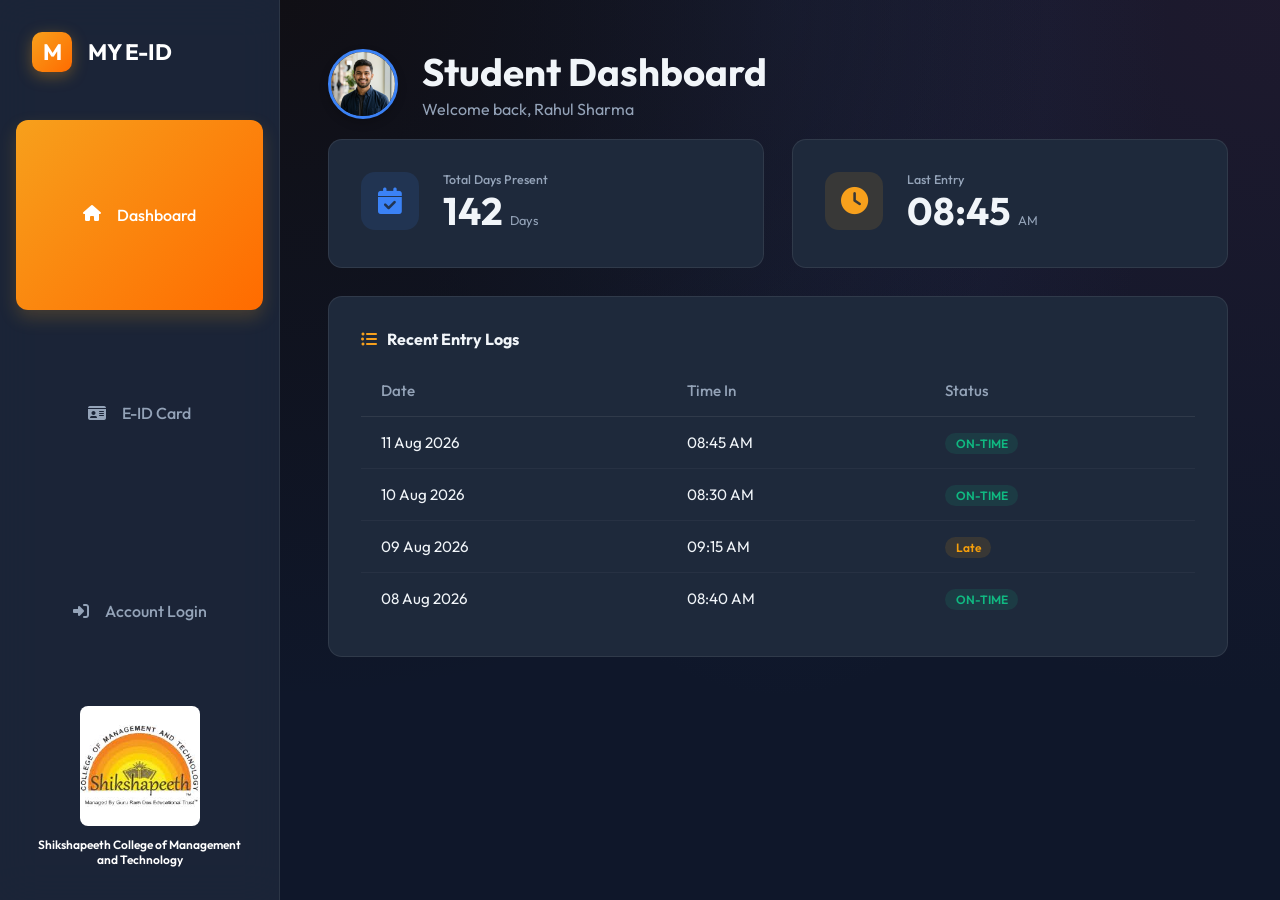
==== index.html @ 74c87ee0 "Add files via upload" ====
<!DOCTYPE html>
<html lang="en">
<head>
    <meta charset="UTF-8">
    <meta name="viewport" content="width=device-width, initial-scale=1.0">
    <title>MY E-ID Portal</title>
    <meta name="description" content="Digital Identity and Dashboard for Shikshapeeth College Students">
    <link rel="stylesheet" href="style.css">
    <link href="https://fonts.googleapis.com/css2?family=Outfit:wght@300;400;500;600;700&display=swap" rel="stylesheet">
    <link rel="stylesheet" href="https://cdnjs.cloudflare.com/ajax/libs/font-awesome/6.4.0/css/all.min.css">
</head>
<body>
    <div class="portal-container">
        <!-- Sidebar Navigation -->
        <aside class="sidebar">
            <div class="sidebar-header">
                <div class="logo-placeholder">
                    <span class="logo-icon">M</span>
                </div>
                <h2>MY E-ID</h2>
            </div>
            <nav class="sidebar-nav">
                <button class="nav-btn active" onclick="switchView('dashboard')">
                    <i class="fas fa-home"></i> Dashboard
                </button>
                <button class="nav-btn" onclick="switchView('id-card')">
                    <i class="fas fa-id-card"></i> E-ID Card
                </button>
                <button class="nav-btn" onclick="switchView('login')">
                    <i class="fas fa-sign-in-alt"></i> Account Login
                </button>
            </nav>
            <div class="sidebar-footer">
                <img src="logo.png" alt="Shikshapeeth Logo" style="max-width: 120px; margin-bottom: 0.5rem; border-radius: 8px;">
                <p style="font-size: 0.75rem; font-weight: 600; line-height: 1.3; color: white;">Shikshapeeth College of Management and Technology</p>
            </div>
        </aside>

        <!-- Main Content Area -->
        <main class="main-content">
            <!-- Login View -->
            <section id="login" class="view-section">
                <div class="login-container">
                    <div class="login-box">
                        <h2>Student Login</h2>
                        <p>Access your MY E-ID portal</p>
                        <form class="login-form" onsubmit="event.preventDefault(); switchView('dashboard');">
                            <div class="input-group">
                                <i class="fas fa-user"></i>
                                <input type="text" placeholder="Student ID" required>
                            </div>
                            <div class="input-group">
                                <i class="fas fa-lock"></i>
                                <input type="password" placeholder="Password" required>
                            </div>
                            <button type="submit" class="btn-primary">Secure Login</button>
                        </form>
                    </div>
                </div>
            </section>

            <!-- Dashboard View -->
            <section id="dashboard" class="view-section active">
                <header class="view-header" style="display: flex; align-items: center; gap: 1.5rem;">
                    <img src="student.png" alt="Student Profile" style="width: 70px; height: 70px; border-radius: 50%; object-fit: cover; border: 3px solid #3b82f6; box-shadow: 0 4px 10px rgba(0,0,0,0.2);">
                    <div>
                        <h1 style="margin-bottom: 0.2rem;">Student Dashboard</h1>
                        <p style="margin: 0;">Welcome back, Rahul Sharma</p>
                    </div>
                </header>
                
                <div class="dashboard-grid">
                    <!-- Stats Card -->
                    <div class="stat-card">
                        <div class="stat-icon"><i class="fas fa-calendar-check"></i></div>
                        <div class="stat-details">
                            <h3>Total Days Present</h3>
                            <p class="stat-number">142 <span>Days</span></p>
                        </div>
                    </div>
                    
                    <div class="stat-card">
                        <div class="stat-icon"><i class="fas fa-clock"></i></div>
                        <div class="stat-details">
                            <h3>Last Entry</h3>
                            <p class="stat-number">08:45 <span>AM</span></p>
                        </div>
                    </div>

                    <!-- Recent Entries Log -->
                    <div class="log-card">
                        <h3><i class="fas fa-list-ul"></i> Recent Entry Logs</h3>
                        <table class="log-table">
                            <thead>
                                <tr>
                                    <th>Date</th>
                                    <th>Time In</th>
                                    <th>Status</th>
                                </tr>
                            </thead>
                            <tbody>
                                <tr>
                                    <td>11 Aug 2026</td>
                                    <td>08:45 AM</td>
                                    <td><span class="status-badge success">ON-TIME</span></td>
                                </tr>
                                <tr>
                                    <td>10 Aug 2026</td>
                                    <td>08:30 AM</td>
                                    <td><span class="status-badge success">ON-TIME</span></td>
                                </tr>
                                <tr>
                                    <td>09 Aug 2026</td>
                                    <td>09:15 AM</td>
                                    <td><span class="status-badge warning">Late</span></td>
                                </tr>
                                <tr>
                                    <td>08 Aug 2026</td>
                                    <td>08:40 AM</td>
                                    <td><span class="status-badge success">ON-TIME</span></td>
                                </tr>
                            </tbody>
                        </table>
                    </div>
                </div>
            </section>

            <!-- E-ID Card View -->
            <section id="id-card" class="view-section">
                <header class="view-header">
                    <h1>Digital Identity</h1>
                    <p>Your official virtual ID card</p>
                </header>
                
                <div class="id-card-wrapper">
                    <!-- Original E-ID Card Code -->
                    <div class="card-container">
                        <div class="id-card">
                            <div class="card-top-accent"></div>
                            <header class="card-header">
                                <div class="logo-container">
                                    <img src="logo.png" alt="College Logo" style="width: 45px; height: 45px; border-radius: 12px; margin-right: 1rem; object-fit: contain; background: white;">
                                </div>
                                <div class="college-info">
                                    <h1>Shikshapeeth</h1>
                                    <h2>College of Management And Technology</h2>
                                </div>
                            </header>
                            
                            <main class="card-body">
                                <div class="photo-section">
                                    <div class="photo-wrapper">
                                        <img src="student.png" alt="Student Photo" class="student-photo" onerror="this.src='https://ui-avatars.com/api/?name=Rahul+Sharma&background=2563eb&color=fff&size=120'">
                                    </div>
                                    <div class="student-name-box">
                                        <h3 class="student-name">Rahul Sharma</h3>
                                        <p class="student-course">B.Tech Computer Science</p>
                                    </div>
                                </div>
                                
                                <div class="details-section">
                                    <div class="detail-row">
                                        <div class="detail-group">
                                            <span class="detail-label">Roll No</span>
                                            <span class="detail-value">CS-2023-045</span>
                                        </div>
                                        <div class="detail-group text-right">
                                            <span class="detail-label">Batch</span>
                                            <span class="detail-value">2023 - 2027</span>
                                        </div>
                                    </div>
                                    <div class="detail-row">
                                        <div class="detail-group">
                                            <span class="detail-label">Admission No</span>
                                            <span class="detail-value">SP-23-4589</span>
                                        </div>
                                        <div class="detail-group text-right">
                                            <span class="detail-label">Student ID</span>
                                            <span class="detail-value">SID-102938</span>
                                        </div>
                                    </div>
                                </div>
                            </main>
                            
                            <footer class="card-footer">
                                <div class="qr-code-wrapper">
                                    <img src="https://api.qrserver.com/v1/create-qr-code/?size=120x120&data=Name:Rahul+Sharma,Roll:CS-2023-045,Admn:SP-23-4589" alt="Student QR Code" class="qr-code">
                                </div>
                                <div class="footer-info">
                                    <p class="managed-by">Managed By GRD Educational Trust</p>
                                    <div class="contact-info">
                                        <p>16, Bindra Market, New Delhi</p>
                                        <p>www.shikshapeeth.edu.in</p>
                                    </div>
                                </div>
                            </footer>
                        </div>
                    </div>
                </div>
            </section>
        </main>
    </div>

    <script>
        function switchView(viewId) {
            // Update nav buttons
            var buttons = document.querySelectorAll('.nav-btn');
            buttons.forEach(function(btn) {
                btn.classList.remove('active');
            });
            event.currentTarget.classList.add('active');

            // Update views
            var views = document.querySelectorAll('.view-section');
            views.forEach(function(view) {
                view.classList.remove('active');
            });
            document.getElementById(viewId).classList.add('active');
        }
    </script>
</body>
</html>
---- style.css ----
/* ============================================================
   MY E-ID PORTAL — Mobile-First CSS
   ============================================================ */

/* ---------- Google Font imported via HTML ---------- */

:root {
    --primary:        #f7a01c;
    --primary-dark:   #e08900;
    --primary-grad:   linear-gradient(135deg, #f7a01c, #ff6b00);
    --accent:         #3b82f6;
    --bg:             #0f172a;
    --surface:        #1e293b;
    --surface2:       #263348;
    --border:         rgba(255,255,255,0.08);
    --text:           #f1f5f9;
    --text-muted:     #94a3b8;
    --success:        #10b981;
    --warning:        #f59e0b;
    --radius-lg:      20px;
    --radius-md:      14px;
    --radius-sm:      10px;
    --nav-h:          68px;          /* bottom nav height on mobile */
    --safe-bottom:    env(safe-area-inset-bottom, 0px);
}

/* ---------- Reset ---------- */
*, *::before, *::after {
    margin: 0; padding: 0;
    box-sizing: border-box;
    -webkit-tap-highlight-color: transparent;
}

html { height: 100%; }

body {
    font-family: 'Outfit', sans-serif;
    background: var(--bg);
    color: var(--text);
    min-height: 100%;
    overflow-x: hidden;
}

/* ============================================================
   MOBILE LAYOUT  (default — no media query)
   ============================================================ */

/* The overall wrapper is just a flex column on mobile */
.portal-container {
    display: flex;
    flex-direction: column;
    min-height: 100vh;
}

/* ---- Top App Bar (mobile only) ---- */
.top-bar {
    display: flex;
    align-items: center;
    justify-content: space-between;
    padding: 0.85rem 1.25rem;
    background: var(--surface);
    border-bottom: 1px solid var(--border);
    position: sticky;
    top: 0;
    z-index: 100;
    backdrop-filter: blur(16px);
}

.top-bar-brand {
    display: flex;
    align-items: center;
    gap: 0.6rem;
}

.top-bar-logo {
    width: 34px; height: 34px;
    background: var(--primary-grad);
    border-radius: 9px;
    display: flex; align-items: center; justify-content: center;
    font-size: 1.1rem; font-weight: 700; color: #fff;
    box-shadow: 0 4px 12px rgba(247,160,28,0.4);
}

.top-bar h2 {
    font-size: 1.1rem; font-weight: 700;
    color: #fff; letter-spacing: 0.5px;
}

.top-bar-avatar {
    width: 36px; height: 36px;
    border-radius: 50%;
    object-fit: cover;
    border: 2px solid var(--primary);
}

/* ---- Sidebar — hidden on mobile ---- */
.sidebar { display: none; }

/* ---- Main content area ---- */
.main-content {
    flex: 1;
    overflow-y: auto;
    padding-bottom: calc(var(--nav-h) + var(--safe-bottom) + 0.5rem);
    background-image:
        radial-gradient(at 0% 0%,   hsla(253,16%,7%,1)    0, transparent 55%),
        radial-gradient(at 50% 0%,  hsla(225,39%,30%,0.25) 0, transparent 55%),
        radial-gradient(at 100% 0%, hsla(339,49%,30%,0.15) 0, transparent 55%);
}

/* View sections */
.view-section {
    display: none;
    padding: 1.25rem 1rem;
    animation: fadeUp 0.35s ease;
}
.view-section.active { display: block; }

@keyframes fadeUp {
    from { opacity: 0; transform: translateY(12px); }
    to   { opacity: 1; transform: translateY(0); }
}

/* ---- View header ---- */
.view-header {
    margin-bottom: 1.25rem;
}
.view-header h1 {
    font-size: 1.5rem; font-weight: 700; margin-bottom: 0.2rem;
}
.view-header p { color: var(--text-muted); font-size: 0.9rem; }

/* ---- Dashboard header (profile row) ---- */
.dash-header {
    display: flex;
    align-items: center;
    gap: 1rem;
    margin-bottom: 1.25rem;
    background: var(--surface);
    border-radius: var(--radius-md);
    padding: 1rem;
    border: 1px solid var(--border);
}

.dash-header img {
    width: 56px; height: 56px;
    border-radius: 50%;
    object-fit: cover;
    border: 2.5px solid var(--accent);
    flex-shrink: 0;
}

.dash-header h1 { font-size: 1.15rem; font-weight: 700; margin-bottom: 0.1rem; }
.dash-header p  { font-size: 0.85rem; color: var(--text-muted); }

/* ---- Dashboard grid ---- */
.dashboard-grid {
    display: grid;
    grid-template-columns: 1fr 1fr;
    gap: 0.85rem;
}

/* ---- Stat cards ---- */
.stat-card {
    background: var(--surface);
    border: 1px solid var(--border);
    border-radius: var(--radius-md);
    padding: 1rem;
    display: flex;
    flex-direction: column;
    gap: 0.6rem;
    transition: transform 0.25s ease, box-shadow 0.25s ease;
    -webkit-tap-highlight-color: transparent;
}
.stat-card:active { transform: scale(0.97); }

.stat-icon {
    width: 42px; height: 42px;
    border-radius: 11px;
    background: rgba(59,130,246,0.12);
    color: var(--accent);
    display: flex; align-items: center; justify-content: center;
    font-size: 1.2rem;
}
.stat-card:nth-child(2) .stat-icon {
    background: rgba(247,160,28,0.12);
    color: var(--primary);
}

.stat-details h3 {
    font-size: 0.78rem; color: var(--text-muted); font-weight: 500;
}
.stat-number {
    font-size: 1.65rem; font-weight: 700;
}
.stat-number span { font-size: 0.8rem; color: var(--text-muted); font-weight: 400; }

/* ---- Log card ---- */
.log-card {
    grid-column: 1 / -1;
    background: var(--surface);
    border: 1px solid var(--border);
    border-radius: var(--radius-md);
    padding: 1rem;
    overflow: hidden;
}

.log-card h3 {
    font-size: 1rem; margin-bottom: 1rem;
    display: flex; align-items: center; gap: 0.6rem;
}
.log-card h3 i { color: var(--primary); }

/* Responsive table → card-list on very small screens */
.log-table { width: 100%; border-collapse: collapse; }

.log-table th {
    text-align: left;
    padding: 0.55rem 0.75rem;
    color: var(--text-muted);
    font-weight: 500;
    font-size: 0.8rem;
    border-bottom: 1px solid var(--border);
}
.log-table td {
    padding: 0.7rem 0.75rem;
    font-size: 0.88rem;
    border-bottom: 1px solid rgba(255,255,255,0.04);
}
.log-table tr:last-child td { border-bottom: none; }

.status-badge {
    padding: 0.2rem 0.65rem;
    border-radius: 20px;
    font-size: 0.75rem;
    font-weight: 600;
    white-space: nowrap;
}
.status-badge.success { background: rgba(16,185,129,0.12); color: var(--success); }
.status-badge.warning { background: rgba(245,158,11,0.12);  color: var(--warning); }

/* ---- Bottom Navigation Bar (mobile) ---- */
.bottom-nav {
    position: fixed;
    bottom: 0; left: 0; right: 0;
    height: calc(var(--nav-h) + var(--safe-bottom));
    padding-bottom: var(--safe-bottom);
    background: var(--surface);
    border-top: 1px solid var(--border);
    display: flex;
    align-items: center;
    justify-content: space-around;
    z-index: 200;
    backdrop-filter: blur(20px);
}

.nav-btn {
    flex: 1;
    display: flex;
    flex-direction: column;
    align-items: center;
    justify-content: center;
    gap: 0.3rem;
    padding: 0.5rem 0.25rem;
    background: none;
    border: none;
    color: var(--text-muted);
    font-family: 'Outfit', sans-serif;
    font-size: 0.68rem;
    font-weight: 500;
    cursor: pointer;
    transition: color 0.2s ease;
    border-radius: var(--radius-sm);
    position: relative;
}

.nav-btn i {
    font-size: 1.3rem;
    transition: transform 0.2s ease;
}

.nav-btn.active {
    color: var(--primary);
}
.nav-btn.active i {
    transform: translateY(-2px);
}

.nav-btn.active::before {
    content: '';
    position: absolute;
    top: 0;
    left: 50%; transform: translateX(-50%);
    width: 28px; height: 3px;
    background: var(--primary-grad);
    border-radius: 0 0 4px 4px;
}

/* ---- Login section ---- */
.login-container {
    display: flex;
    flex-direction: column;
    justify-content: center;
    align-items: center;
    min-height: 75vh;
    padding: 1rem;
}

.login-box {
    background: var(--surface);
    border: 1px solid var(--border);
    border-radius: var(--radius-lg);
    padding: 2rem 1.5rem;
    width: 100%;
    max-width: 400px;
    text-align: center;
    box-shadow: 0 20px 50px rgba(0,0,0,0.4);
}

.login-box h2 { font-size: 1.6rem; margin-bottom: 0.4rem; }
.login-box > p { color: var(--text-muted); margin-bottom: 1.75rem; font-size: 0.9rem; }

.login-form { display: flex; flex-direction: column; gap: 1.1rem; }

.input-group { position: relative; }

.input-group i {
    position: absolute;
    left: 1.1rem; top: 50%;
    transform: translateY(-50%);
    color: var(--text-muted);
    font-size: 0.9rem;
}

.input-group input {
    width: 100%;
    padding: 1rem 1.1rem 1rem 3rem;
    background: rgba(15,23,42,0.7);
    border: 1px solid var(--border);
    border-radius: var(--radius-sm);
    color: #fff;
    font-family: 'Outfit', sans-serif;
    font-size: 1rem;
    transition: border-color 0.3s, box-shadow 0.3s;
}
.input-group input:focus {
    outline: none;
    border-color: var(--primary);
    box-shadow: 0 0 0 3px rgba(247,160,28,0.15);
}
.input-group input::placeholder { color: var(--text-muted); }

.btn-primary {
    background: var(--primary-grad);
    color: #fff; border: none;
    padding: 1.05rem;
    border-radius: var(--radius-sm);
    font-size: 1rem; font-weight: 600;
    font-family: 'Outfit', sans-serif;
    cursor: pointer;
    margin-top: 0.5rem;
    transition: transform 0.2s, box-shadow 0.2s;
}
.btn-primary:active {
    transform: scale(0.98);
    box-shadow: 0 6px 18px rgba(247,160,28,0.35);
}

/* ---- E-ID Card section ---- */
.id-card-wrapper {
    display: flex;
    justify-content: center;
    padding: 0.5rem 0 1.5rem;
}

.card-container { width: 100%; max-width: 360px; }

.id-card {
    width: 100%;
    background: #fff;
    background-image:
        linear-gradient(rgba(255,255,255,0.45), rgba(255,255,255,0.55)),
        url('college-bg.png');
    background-size: cover;
    background-position: center;
    border-radius: var(--radius-lg);
    overflow: hidden;
    box-shadow: 0 20px 40px rgba(0,0,0,0.5), 0 0 0 1px rgba(255,255,255,0.08) inset;
    display: flex; flex-direction: column;
}

.card-top-accent {
    height: 6px;
    background: var(--primary-grad);
}

.card-header {
    display: flex; align-items: center;
    padding: 1.1rem 1.25rem 0.8rem;
    border-bottom: 1px solid rgba(0,0,0,0.06);
    background: linear-gradient(to bottom, rgba(255,255,255,1), rgba(255,255,255,0));
}

.logo-container img {
    width: 42px; height: 42px;
    border-radius: 10px;
    object-fit: contain;
    background: #fff;
    margin-right: 0.85rem;
}

.college-info h1 {
    font-size: 1.1rem; font-weight: 700;
    color: #e65c00; margin: 0;
}
.college-info h2 {
    font-size: 0.6rem; font-weight: 600;
    color: #64748b; text-transform: uppercase;
    letter-spacing: 0.4px; margin-top: 2px;
}

.card-body {
    padding: 1.25rem;
    flex: 1;
    display: flex; flex-direction: column; align-items: center;
}

.photo-section {
    display: flex; flex-direction: column; align-items: center;
    width: 100%;
}

.photo-wrapper {
    width: 100px; height: 100px;
    border-radius: 50%;
    padding: 4px;
    background: linear-gradient(135deg, #e2e8f0, #cbd5e1);
    box-shadow: 0 6px 14px rgba(0,0,0,0.1);
    margin-bottom: 0.85rem;
    position: relative;
}
.photo-wrapper::after {
    content: '';
    position: absolute;
    top: -2px; left: -2px; right: -2px; bottom: -2px;
    border-radius: 50%;
    background: var(--primary-grad);
    z-index: -1; opacity: 0.5;
}

.student-photo {
    width: 100%; height: 100%;
    object-fit: cover; border-radius: 50%;
    border: 3px solid #fff;
}

.student-name-box { text-align: center; margin-bottom: 1.1rem; }
.student-name {
    font-size: 1.25rem; font-weight: 700; color: #1e293b; margin-bottom: 4px;
}
.student-course {
    font-size: 0.78rem; font-weight: 500; color: #2563eb;
    background: rgba(37,99,235,0.1);
    padding: 3px 10px; border-radius: 20px; display: inline-block;
}

.details-section {
    width: 100%;
    background: #f8fafc;
    border-radius: var(--radius-sm);
    padding: 0.85rem;
    border: 1px solid #e2e8f0;
}

.detail-row {
    display: flex; justify-content: space-between;
    margin-bottom: 0.65rem;
}
.detail-row:last-child { margin-bottom: 0; }

.detail-group { display: flex; flex-direction: column; }
.text-right { text-align: right; align-items: flex-end; }

.detail-label {
    font-size: 0.6rem; text-transform: uppercase; font-weight: 600;
    color: #64748b; letter-spacing: 0.4px; margin-bottom: 2px;
}
.detail-value { font-size: 0.85rem; font-weight: 600; color: #1e293b; }

.card-footer {
    padding: 1rem 1.25rem;
    background: #f1f5f9;
    border-top: 1px solid #e2e8f0;
    display: flex; align-items: center; gap: 0.85rem;
}

.qr-code-wrapper {
    width: 54px; height: 54px;
    background: #fff; padding: 3px;
    border-radius: 7px;
    box-shadow: 0 2px 4px rgba(0,0,0,0.06);
    flex-shrink: 0;
}
.qr-code { width: 100%; height: 100%; display: block; }

.footer-info { flex: 1; }
.managed-by { font-size: 0.62rem; font-weight: 700; color: #1e293b; margin-bottom: 3px; }
.contact-info p { font-size: 0.55rem; color: #64748b; line-height: 1.4; }

/* ============================================================
   DESKTOP LAYOUT  (≥ 768 px)
   ============================================================ */
@media (min-width: 768px) {

    /* Switch to side-by-side layout */
    .portal-container {
        flex-direction: row;
        height: 100vh;
        overflow: hidden;
    }

    /* Show classic sidebar */
    .sidebar {
        display: flex;
        flex-direction: column;
        width: 280px;
        flex-shrink: 0;
        background: rgba(30,41,59,0.8);
        backdrop-filter: blur(20px);
        border-right: 1px solid var(--border);
        padding: 2rem 0;
        z-index: 10;
    }

    .sidebar-header {
        display: flex;
        align-items: center;
        padding: 0 2rem;
        margin-bottom: 3rem;
    }

    .logo-placeholder {
        width: 40px; height: 40px;
        background: var(--primary-grad);
        border-radius: 10px;
        display: flex; align-items: center; justify-content: center;
        margin-right: 1rem;
        box-shadow: 0 4px 15px rgba(247,160,28,0.35);
    }
    .logo-icon { color: #fff; font-size: 1.4rem; font-weight: 700; }
    .sidebar-header h2 { font-size: 1.4rem; font-weight: 700; color: #fff; }

    .sidebar-nav {
        display: flex; flex-direction: column;
        gap: 0.5rem; padding: 0 1rem; flex: 1;
    }

    .sidebar-footer {
        padding: 0 2rem;
        color: var(--text-muted);
        font-size: 0.8rem;
        text-align: center;
    }

    /* Hide mobile-only elements */
    .top-bar   { display: none; }
    .bottom-nav { display: none; }

    /* Sidebar nav buttons (horizontal text style) */
    .nav-btn {
        flex-direction: row;
        gap: 1rem;
        padding: 1rem 1.5rem;
        border-radius: 12px;
        font-size: 1rem;
        color: var(--text-muted);
    }
    .nav-btn i { font-size: 1rem; }
    .nav-btn .nav-label { display: inline; }
    .nav-btn::before { display: none; }
    .nav-btn.active {
        background: var(--primary-grad);
        color: #fff;
        box-shadow: 0 8px 18px rgba(247,160,28,0.2);
        transform: none;
    }
    .nav-btn:hover:not(.active) {
        background: rgba(255,255,255,0.06);
        color: #fff;
    }

    /* Main content fills remaining space */
    .main-content {
        flex: 1;
        overflow-y: auto;
        padding-bottom: 0;
    }

    .view-section { padding: 3rem; }

    /* Dashboard header is now just the h1/p stack */
    .dash-header {
        background: none; border: none; padding: 0; margin-bottom: 2rem;
    }
    .dash-header img { width: 70px; height: 70px; }
    .dash-header h1 { font-size: 2.2rem; }
    .dash-header p  { font-size: 1rem; }

    /* Two-column stats grid on desktop */
    .dashboard-grid {
        grid-template-columns: repeat(2, 1fr);
        gap: 1.75rem;
        max-width: 900px;
    }

    .stat-card {
        flex-direction: row;
        padding: 2rem;
        gap: 1.5rem;
    }
    .stat-icon { width: 58px; height: 58px; font-size: 1.7rem; border-radius: 14px; }
    .stat-number { font-size: 2.4rem; }
    .stat-card:hover { transform: translateY(-4px); box-shadow: 0 12px 30px rgba(0,0,0,0.25); }

    .log-card { padding: 2rem; }
    .log-table th, .log-table td { padding: 1rem 1.25rem; font-size: 0.95rem; }

    /* ID card stays centered, slightly bigger */
    .card-container { max-width: 380px; }

    /* View header */
    .view-header h1 { font-size: 2.4rem; }
    .view-header p  { font-size: 1rem; }
}

/* ---- Extra tiny phones (≤ 360 px) ---- */
@media (max-width: 360px) {
    .dashboard-grid { grid-template-columns: 1fr; }
    .log-table th:nth-child(2), .log-table td:nth-child(2) { display: none; }
}
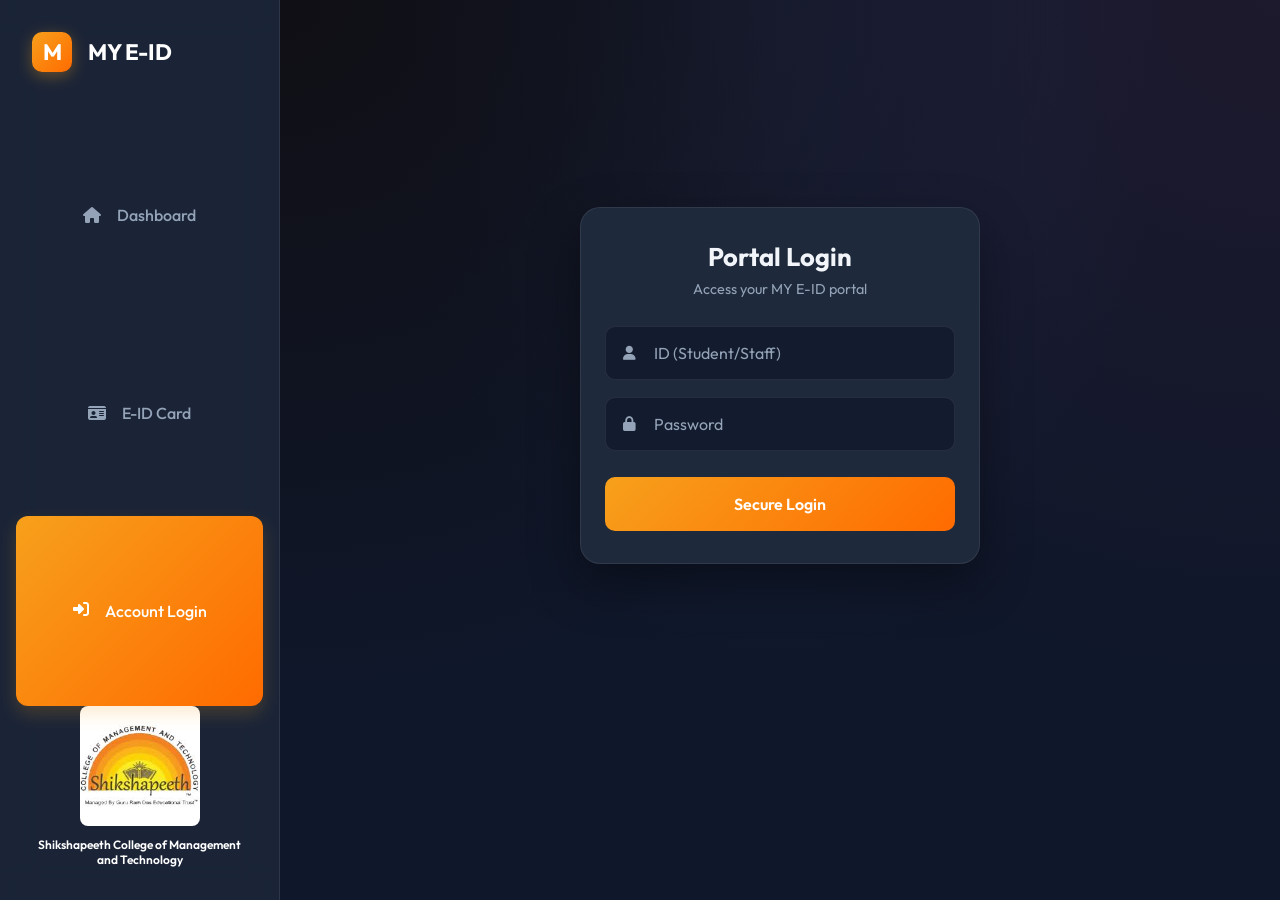
==== commit a33672b2: "Add files via upload" ====
--- a/index.html
+++ b/index.html
@@ -36,23 +36,33 @@
             </div>
         </aside>
 
+        <!-- Top Bar (Mobile Only) -->
+        <header class="top-bar">
+            <div class="top-bar-brand">
+                <div class="top-bar-logo">M</div>
+                <h2>MY E-ID</h2>
+            </div>
+            <img src="student.png" alt="Profile" class="top-bar-avatar" id="topBarAvatar" onerror="this.src='https://ui-avatars.com/api/?name=Student&background=2563eb&color=fff&size=120'">
+        </header>
+
         <!-- Main Content Area -->
         <main class="main-content">
             <!-- Login View -->
             <section id="login" class="view-section">
                 <div class="login-container">
                     <div class="login-box">
-                        <h2>Student Login</h2>
+                        <h2>Portal Login</h2>
                         <p>Access your MY E-ID portal</p>
-                        <form class="login-form" onsubmit="event.preventDefault(); switchView('dashboard');">
+                        <form class="login-form" id="loginForm" onsubmit="handleLogin(event)">
                             <div class="input-group">
                                 <i class="fas fa-user"></i>
-                                <input type="text" placeholder="Student ID" required>
+                                <input type="text" id="loginStudentId" placeholder="ID (Student/Staff)" required>
                             </div>
                             <div class="input-group">
                                 <i class="fas fa-lock"></i>
-                                <input type="password" placeholder="Password" required>
+                                <input type="password" id="loginPassword" placeholder="Password" required>
                             </div>
+                            <p id="loginError" style="color: #ef4444; font-size: 0.85rem; margin-top: -10px; margin-bottom: 10px; display: none;">Invalid credentials.</p>
                             <button type="submit" class="btn-primary">Secure Login</button>
                         </form>
                     </div>
@@ -62,10 +72,10 @@
             <!-- Dashboard View -->
             <section id="dashboard" class="view-section active">
                 <header class="view-header" style="display: flex; align-items: center; gap: 1.5rem;">
-                    <img src="student.png" alt="Student Profile" style="width: 70px; height: 70px; border-radius: 50%; object-fit: cover; border: 3px solid #3b82f6; box-shadow: 0 4px 10px rgba(0,0,0,0.2);">
+                    <img src="student.png" id="dashboardPhoto" alt="Profile" style="width: 70px; height: 70px; border-radius: 50%; object-fit: cover; border: 3px solid #3b82f6; box-shadow: 0 4px 10px rgba(0,0,0,0.2);" onerror="this.src='https://ui-avatars.com/api/?name=User&background=2563eb&color=fff&size=120'">
                     <div>
-                        <h1 style="margin-bottom: 0.2rem;">Student Dashboard</h1>
-                        <p style="margin: 0;">Welcome back, Rahul Sharma</p>
+                        <h1 style="margin-bottom: 0.2rem;" id="dashboardTitle">Dashboard</h1>
+                        <p style="margin: 0;" id="dashboardWelcome">Welcome back</p>
                     </div>
                 </header>
                 
@@ -75,7 +85,7 @@
                         <div class="stat-icon"><i class="fas fa-calendar-check"></i></div>
                         <div class="stat-details">
                             <h3>Total Days Present</h3>
-                            <p class="stat-number">142 <span>Days</span></p>
+                            <p class="stat-number">0 <span>Days</span></p>
                         </div>
                     </div>
                     
@@ -83,7 +93,7 @@
                         <div class="stat-icon"><i class="fas fa-clock"></i></div>
                         <div class="stat-details">
                             <h3>Last Entry</h3>
-                            <p class="stat-number">08:45 <span>AM</span></p>
+                            <p class="stat-number">--:-- <span>--</span></p>
                         </div>
                     </div>
 
@@ -100,24 +110,7 @@
                             </thead>
                             <tbody>
                                 <tr>
-                                    <td>11 Aug 2026</td>
-                                    <td>08:45 AM</td>
-                                    <td><span class="status-badge success">ON-TIME</span></td>
-                                </tr>
-                                <tr>
-                                    <td>10 Aug 2026</td>
-                                    <td>08:30 AM</td>
-                                    <td><span class="status-badge success">ON-TIME</span></td>
-                                </tr>
-                                <tr>
-                                    <td>09 Aug 2026</td>
-                                    <td>09:15 AM</td>
-                                    <td><span class="status-badge warning">Late</span></td>
-                                </tr>
-                                <tr>
-                                    <td>08 Aug 2026</td>
-                                    <td>08:40 AM</td>
-                                    <td><span class="status-badge success">ON-TIME</span></td>
+                                    <td colspan="3" style="text-align:center;">No recent logs found.</td>
                                 </tr>
                             </tbody>
                         </table>
@@ -150,33 +143,33 @@
                             <main class="card-body">
                                 <div class="photo-section">
                                     <div class="photo-wrapper">
-                                        <img src="student.png" alt="Student Photo" class="student-photo" onerror="this.src='https://ui-avatars.com/api/?name=Rahul+Sharma&background=2563eb&color=fff&size=120'">
+                                        <img src="student.png" alt="Student Photo" id="eidPhoto" class="student-photo" onerror="this.src='https://ui-avatars.com/api/?name=Student&background=2563eb&color=fff&size=120'">
                                     </div>
                                     <div class="student-name-box">
-                                        <h3 class="student-name">Rahul Sharma</h3>
-                                        <p class="student-course">B.Tech Computer Science</p>
+                                        <h3 class="student-name" id="eidName">Student Name</h3>
+                                        <p class="student-course" id="eidCourse">Course Name</p>
                                     </div>
                                 </div>
                                 
                                 <div class="details-section">
                                     <div class="detail-row">
                                         <div class="detail-group">
-                                            <span class="detail-label">Roll No</span>
-                                            <span class="detail-value">CS-2023-045</span>
+                                            <span class="detail-label" id="eidLabel1">Roll No</span>
+                                            <span class="detail-value" id="eidRoll">----</span>
                                         </div>
                                         <div class="detail-group text-right">
-                                            <span class="detail-label">Batch</span>
-                                            <span class="detail-value">2023 - 2027</span>
+                                            <span class="detail-label" id="eidLabel2">Batch</span>
+                                            <span class="detail-value" id="eidBatch">----</span>
                                         </div>
                                     </div>
                                     <div class="detail-row">
                                         <div class="detail-group">
-                                            <span class="detail-label">Admission No</span>
-                                            <span class="detail-value">SP-23-4589</span>
+                                            <span class="detail-label" id="eidLabel3">Admission No</span>
+                                            <span class="detail-value" id="eidAdmn">----</span>
                                         </div>
                                         <div class="detail-group text-right">
-                                            <span class="detail-label">Student ID</span>
-                                            <span class="detail-value">SID-102938</span>
+                                            <span class="detail-label" id="eidLabel4">Student ID</span>
+                                            <span class="detail-value" id="eidSid">----</span>
                                         </div>
                                     </div>
                                 </div>
@@ -184,7 +177,7 @@
                             
                             <footer class="card-footer">
                                 <div class="qr-code-wrapper">
-                                    <img src="https://api.qrserver.com/v1/create-qr-code/?size=120x120&data=Name:Rahul+Sharma,Roll:CS-2023-045,Admn:SP-23-4589" alt="Student QR Code" class="qr-code">
+                                    <img src="https://api.qrserver.com/v1/create-qr-code/?size=120x120&data=StudentQR" id="eidQr" alt="Student QR Code" class="qr-code">
                                 </div>
                                 <div class="footer-info">
                                     <p class="managed-by">Managed By GRD Educational Trust</p>
@@ -199,16 +192,124 @@
                 </div>
             </section>
         </main>
+
+        <!-- Bottom Navigation (Mobile Only) -->
+        <nav class="bottom-nav">
+            <button class="nav-btn active" onclick="switchView('dashboard')">
+                <i class="fas fa-home"></i>
+                <span class="nav-label">Dashboard</span>
+            </button>
+            <button class="nav-btn" onclick="switchView('id-card')">
+                <i class="fas fa-id-card"></i>
+                <span class="nav-label">E-ID Card</span>
+            </button>
+            <button class="nav-btn" onclick="logout()">
+                <i class="fas fa-sign-out-alt"></i>
+                <span class="nav-label">Logout</span>
+            </button>
+        </nav>
     </div>
 
     <script>
+        // Check if user is already logged in
+        document.addEventListener('DOMContentLoaded', () => {
+            const loggedInStr = localStorage.getItem('loggedInUser');
+            const userType = localStorage.getItem('loggedInUserType') || 'student';
+            if (loggedInStr) {
+                const user = JSON.parse(loggedInStr);
+                populateUserData(user, userType);
+                switchView('dashboard');
+            } else {
+                switchView('login');
+            }
+        });
+
+        function handleLogin(e) {
+            e.preventDefault();
+            const sid = document.getElementById('loginStudentId').value;
+            const pass = document.getElementById('loginPassword').value;
+            const errorEl = document.getElementById('loginError');
+
+            let user = null;
+            let userType = 'student';
+
+            if (sid.startsWith('EMP')) {
+                const storedStaff = JSON.parse(localStorage.getItem('registeredStaff') || '[]');
+                user = storedStaff.find(s => s.empId === sid && s.password === pass);
+                userType = 'staff';
+            } else {
+                const storedStudents = JSON.parse(localStorage.getItem('registeredStudents') || '[]');
+                user = storedStudents.find(s => s.studentId === sid && s.password === pass);
+            }
+
+            if (user) {
+                errorEl.style.display = 'none';
+                localStorage.setItem('loggedInUser', JSON.stringify(user));
+                localStorage.setItem('loggedInUserType', userType);
+                populateUserData(user, userType);
+                switchView('dashboard');
+                document.getElementById('loginForm').reset();
+            } else {
+                errorEl.style.display = 'block';
+            }
+        }
+
+        function populateUserData(user, type) {
+            // Dashboard
+            document.getElementById('dashboardWelcome').textContent = 'Welcome back, ' + user.name;
+            document.getElementById('dashboardTitle').textContent = type === 'staff' ? 'Staff Dashboard' : 'Student Dashboard';
+            
+            // E-ID Card
+            document.getElementById('eidName').textContent = user.name;
+            document.getElementById('eidCourse').textContent = type === 'staff' ? user.desig : user.course;
+            document.getElementById('eidRoll').textContent = type === 'staff' ? user.empId : user.roll;
+            document.getElementById('eidBatch').textContent = type === 'staff' ? user.dept : user.batch;
+            document.getElementById('eidAdmn').textContent = type === 'staff' ? user.status : user.admission;
+            document.getElementById('eidSid').textContent = type === 'staff' ? user.doj || 'N/A' : user.studentId;
+
+            document.getElementById('eidLabel1').textContent = type === 'staff' ? 'Employee ID' : 'Roll No';
+            document.getElementById('eidLabel2').textContent = type === 'staff' ? 'Department' : 'Batch';
+            document.getElementById('eidLabel3').textContent = type === 'staff' ? 'Status' : 'Admission No';
+            document.getElementById('eidLabel4').textContent = type === 'staff' ? 'Joining Date' : 'Student ID';
+
+            // Generate QR code content based on user data
+            const qrData = type === 'staff' 
+                ? `Name:${user.name},EmpID:${user.empId},Dept:${user.dept}`
+                : `Name:${user.name},Roll:${user.roll},Admn:${user.admission}`;
+            document.getElementById('eidQr').src = `https://api.qrserver.com/v1/create-qr-code/?size=120x120&data=${encodeURIComponent(qrData)}`;
+            
+            // Setup fallback image based on name
+            const fallbackSrc = `https://ui-avatars.com/api/?name=${encodeURIComponent(user.name)}&background=2563eb&color=fff&size=120`;
+            const photoEl = document.getElementById('eidPhoto');
+            const topBarAvatar = document.getElementById('topBarAvatar');
+            const dashboardPhoto = document.getElementById('dashboardPhoto');
+            
+            photoEl.onerror = function() { this.src = fallbackSrc; };
+            if (topBarAvatar) topBarAvatar.onerror = function() { this.src = fallbackSrc; };
+            if (dashboardPhoto) dashboardPhoto.onerror = function() { this.src = fallbackSrc; };
+            
+            // Try to set the actual uploaded photo, or trigger error if none exists
+            const photoSrc = user.photo || "invalid_path.jpg";
+            photoEl.src = photoSrc; 
+            if (topBarAvatar) topBarAvatar.src = photoSrc;
+            if (dashboardPhoto) dashboardPhoto.src = photoSrc;
+        }
+
+        function logout() {
+            localStorage.removeItem('loggedInUser');
+            localStorage.removeItem('loggedInUserType');
+            switchView('login');
+        }
+
         function switchView(viewId) {
             // Update nav buttons
             var buttons = document.querySelectorAll('.nav-btn');
             buttons.forEach(function(btn) {
                 btn.classList.remove('active');
             });
-            event.currentTarget.classList.add('active');
+            // Try to find the button that triggers this view
+            const triggerBtn = Array.from(buttons).find(b => b.getAttribute('onclick') === `switchView('${viewId}')`);
+            if (triggerBtn) triggerBtn.classList.add('active');
 
             // Update views
             var views = document.querySelectorAll('.view-section');
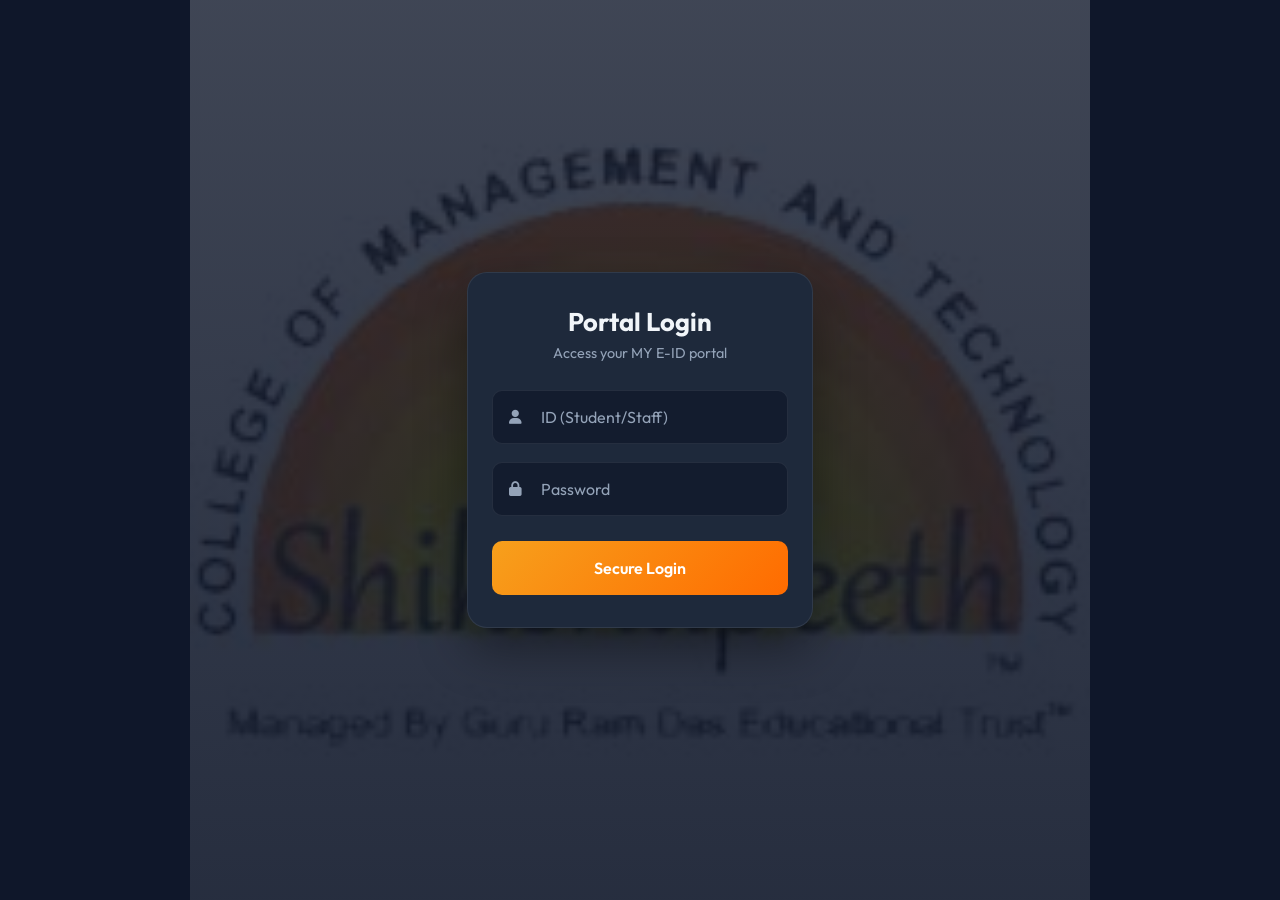
==== commit 266cbc86: "Add files via upload" ====
--- a/index.html
+++ b/index.html
@@ -8,14 +8,36 @@
     <link rel="stylesheet" href="style.css">
     <link href="https://fonts.googleapis.com/css2?family=Outfit:wght@300;400;500;600;700&display=swap" rel="stylesheet">
     <link rel="stylesheet" href="https://cdnjs.cloudflare.com/ajax/libs/font-awesome/6.4.0/css/all.min.css">
+    <style>
+        body.logged-out .sidebar,
+        body.logged-out .bottom-nav,
+        body.logged-out .top-bar {
+            display: none !important;
+        }
+        
+        body.logged-out .main-content {
+            padding-bottom: 0 !important;
+            background: linear-gradient(rgba(15, 23, 42, 0.8), rgba(15, 23, 42, 0.9)), url('logo.png');
+            background-size: contain;
+            background-position: center;
+            background-repeat: no-repeat;
+        }
+        
+        body.logged-out #login {
+            min-height: 100vh;
+            display: flex;
+            align-items: center;
+            justify-content: center;
+        }
+    </style>
 </head>
 <body>
     <div class="portal-container">
         <!-- Sidebar Navigation -->
         <aside class="sidebar">
             <div class="sidebar-header">
-                <div class="logo-placeholder">
-                    <span class="logo-icon">M</span>
+                <div class="logo-placeholder" style="cursor: pointer; background: transparent; padding: 0; box-shadow: none;" onclick="toggleAccountOverlay()">
+                    <img src="student.png" id="sidebarAvatar" alt="Profile" style="width: 40px; height: 40px; border-radius: 50%; object-fit: cover; border: 2px solid var(--primary);" onerror="this.src='https://ui-avatars.com/api/?name=User&background=2563eb&color=fff&size=120'">
                 </div>
                 <h2>MY E-ID</h2>
             </div>
@@ -26,7 +48,7 @@
                 <button class="nav-btn" onclick="switchView('id-card')">
                     <i class="fas fa-id-card"></i> E-ID Card
                 </button>
-                <button class="nav-btn" onclick="switchView('login')">
+                <button class="nav-btn" id="sidebarAuthBtn" onclick="switchView('login')">
                     <i class="fas fa-sign-in-alt"></i> Account Login
                 </button>
             </nav>
@@ -42,7 +64,7 @@
                 <div class="top-bar-logo">M</div>
                 <h2>MY E-ID</h2>
             </div>
-            <img src="student.png" alt="Profile" class="top-bar-avatar" id="topBarAvatar" onerror="this.src='https://ui-avatars.com/api/?name=Student&background=2563eb&color=fff&size=120'">
+            <img src="student.png" alt="Profile" class="top-bar-avatar" id="topBarAvatar" style="cursor: pointer;" onclick="toggleAccountOverlay()" onerror="this.src='https://ui-avatars.com/api/?name=User&background=2563eb&color=fff&size=120'">
         </header>
 
         <!-- Main Content Area -->
@@ -203,11 +225,32 @@
                 <i class="fas fa-id-card"></i>
                 <span class="nav-label">E-ID Card</span>
             </button>
-            <button class="nav-btn" onclick="logout()">
+            <button class="nav-btn" id="mobileAuthBtn" onclick="logout()">
                 <i class="fas fa-sign-out-alt"></i>
                 <span class="nav-label">Logout</span>
             </button>
         </nav>
+    </div>
+
+    <!-- Account Details Overlay -->
+    <div class="account-overlay" id="accountOverlay" onclick="if(event.target.id === 'accountOverlay') toggleAccountOverlay()">
+        <div class="account-card">
+            <button class="account-close" onclick="toggleAccountOverlay()"><i class="fas fa-times"></i></button>
+            <img src="student.png" id="accPhoto" alt="Profile" onerror="this.src='https://ui-avatars.com/api/?name=User&background=2563eb&color=fff&size=120'">
+            <h3 id="accName">Name</h3>
+            <p class="acc-role" id="accRole">Role</p>
+            <div class="acc-info">
+                <div class="acc-info-item">
+                    <span id="accLabel1">ID</span>
+                    <strong id="accValue1">--</strong>
+                </div>
+                <div class="acc-info-item">
+                    <span id="accLabel2">Dept</span>
+                    <strong id="accValue2">--</strong>
+                </div>
+            </div>
+            <button class="btn-primary" style="width: 100%; margin-top: 1.5rem; background: #ef4444; border-color: #ef4444;" onclick="logout()"><i class="fas fa-sign-out-alt"></i> Logout</button>
+        </div>
     </div>
 
     <script>
@@ -220,9 +263,24 @@
                 populateUserData(user, userType);
                 switchView('dashboard');
             } else {
+                updateAuthButtonsToLogin();
                 switchView('login');
             }
         });
+
+        function updateAuthButtonsToLogin() {
+            document.body.classList.add('logged-out');
+            const sidebarBtn = document.getElementById('sidebarAuthBtn');
+            if (sidebarBtn) {
+                sidebarBtn.setAttribute('onclick', "switchView('login')");
+                sidebarBtn.innerHTML = '<i class="fas fa-sign-in-alt"></i> Account Login';
+            }
+            const mobileBtn = document.getElementById('mobileAuthBtn');
+            if (mobileBtn) {
+                mobileBtn.setAttribute('onclick', "switchView('login')");
+                mobileBtn.innerHTML = '<i class="fas fa-sign-in-alt"></i><span class="nav-label">Login</span>';
+            }
+        }
 
         function handleLogin(e) {
             e.preventDefault();
@@ -255,9 +313,10 @@
         }
 
         function populateUserData(user, type) {
+            document.body.classList.remove('logged-out');
             // Dashboard
             document.getElementById('dashboardWelcome').textContent = 'Welcome back, ' + user.name;
-            document.getElementById('dashboardTitle').textContent = type === 'staff' ? 'Staff Dashboard' : 'Student Dashboard';
+            document.getElementById('dashboardTitle').textContent = type === 'staff' ? 'STAFF DASHBOARD' : 'Student Dashboard';
             
             // E-ID Card
             document.getElementById('eidName').textContent = user.name;
@@ -282,26 +341,110 @@
             const fallbackSrc = `https://ui-avatars.com/api/?name=${encodeURIComponent(user.name)}&background=2563eb&color=fff&size=120`;
             const photoEl = document.getElementById('eidPhoto');
             const topBarAvatar = document.getElementById('topBarAvatar');
+            const sidebarAvatar = document.getElementById('sidebarAvatar');
             const dashboardPhoto = document.getElementById('dashboardPhoto');
+            const accPhoto = document.getElementById('accPhoto');
             
             photoEl.onerror = function() { this.src = fallbackSrc; };
             if (topBarAvatar) topBarAvatar.onerror = function() { this.src = fallbackSrc; };
+            if (sidebarAvatar) sidebarAvatar.onerror = function() { this.src = fallbackSrc; };
             if (dashboardPhoto) dashboardPhoto.onerror = function() { this.src = fallbackSrc; };
+            if (accPhoto) accPhoto.onerror = function() { this.src = fallbackSrc; };
             
             // Try to set the actual uploaded photo, or trigger error if none exists
             const photoSrc = user.photo || "invalid_path.jpg";
             photoEl.src = photoSrc; 
             if (topBarAvatar) topBarAvatar.src = photoSrc;
+            if (sidebarAvatar) sidebarAvatar.src = photoSrc;
             if (dashboardPhoto) dashboardPhoto.src = photoSrc;
+            if (accPhoto) accPhoto.src = photoSrc;
+
+            // Populate Account Details Overlay
+            document.getElementById('accName').textContent = user.name;
+            document.getElementById('accRole').textContent = type === 'staff' ? user.desig : 'Student';
+            document.getElementById('accLabel1').textContent = type === 'staff' ? 'Emp ID' : 'Roll No';
+            document.getElementById('accValue1').textContent = type === 'staff' ? user.empId : user.roll;
+            document.getElementById('accLabel2').textContent = type === 'staff' ? 'Dept' : 'Batch';
+            document.getElementById('accValue2').textContent = type === 'staff' ? user.dept : user.batch;
+
+            const sidebarBtn = document.getElementById('sidebarAuthBtn');
+            if (sidebarBtn) {
+                sidebarBtn.setAttribute('onclick', 'logout()');
+                sidebarBtn.innerHTML = '<i class="fas fa-sign-out-alt"></i> Logout';
+            }
+            const mobileBtn = document.getElementById('mobileAuthBtn');
+            if (mobileBtn) {
+                mobileBtn.setAttribute('onclick', 'logout()');
+                mobileBtn.innerHTML = '<i class="fas fa-sign-out-alt"></i><span class="nav-label">Logout</span>';
+            }
         }
 
         function logout() {
             localStorage.removeItem('loggedInUser');
             localStorage.removeItem('loggedInUserType');
+            document.getElementById('accountOverlay').classList.remove('active');
+            updateAuthButtonsToLogin();
+            resetUserData();
             switchView('login');
         }
 
+        function resetUserData() {
+            // Dashboard
+            document.getElementById('dashboardWelcome').textContent = 'Welcome back';
+            document.getElementById('dashboardTitle').textContent = 'Dashboard';
+            
+            // E-ID Card
+            document.getElementById('eidName').textContent = '----';
+            document.getElementById('eidCourse').textContent = '----';
+            document.getElementById('eidRoll').textContent = '----';
+            document.getElementById('eidBatch').textContent = '----';
+            document.getElementById('eidAdmn').textContent = '----';
+            document.getElementById('eidSid').textContent = '----';
+
+            document.getElementById('eidLabel1').textContent = 'Roll No';
+            document.getElementById('eidLabel2').textContent = 'Batch';
+            document.getElementById('eidLabel3').textContent = 'Admission No';
+            document.getElementById('eidLabel4').textContent = 'Student ID';
+
+            // QR Code
+            document.getElementById('eidQr').src = '';
+            
+            // Photos
+            const defaultPhoto = "student.png";
+            document.getElementById('eidPhoto').src = defaultPhoto;
+            
+            const topBarAvatar = document.getElementById('topBarAvatar');
+            if (topBarAvatar) topBarAvatar.src = defaultPhoto;
+            
+            const sidebarAvatar = document.getElementById('sidebarAvatar');
+            if (sidebarAvatar) sidebarAvatar.src = defaultPhoto;
+            
+            const dashboardPhoto = document.getElementById('dashboardPhoto');
+            if (dashboardPhoto) dashboardPhoto.src = defaultPhoto;
+            
+            const accPhoto = document.getElementById('accPhoto');
+            if (accPhoto) accPhoto.src = defaultPhoto;
+
+            // Account Overlay
+            document.getElementById('accName').textContent = 'Name';
+            document.getElementById('accRole').textContent = 'Role';
+            document.getElementById('accLabel1').textContent = 'ID';
+            document.getElementById('accValue1').textContent = '--';
+            document.getElementById('accLabel2').textContent = 'Dept';
+            document.getElementById('accValue2').textContent = '--';
+        }
+
+        function toggleAccountOverlay() {
+            const overlay = document.getElementById('accountOverlay');
+            overlay.classList.toggle('active');
+        }
+
         function switchView(viewId) {
+            // Protect views
+            if ((viewId === 'dashboard' || viewId === 'id-card') && !localStorage.getItem('loggedInUser')) {
+                viewId = 'login';
+            }
+
             // Update nav buttons
             var buttons = document.querySelectorAll('.nav-btn');
             buttons.forEach(function(btn) {
--- a/style.css
+++ b/style.css
@@ -637,3 +637,38 @@
     .dashboard-grid { grid-template-columns: 1fr; }
     .log-table th:nth-child(2), .log-table td:nth-child(2) { display: none; }
 }
+
+
+/* ---- Account Overlay ---- */
+.account-overlay {
+    position: fixed; inset: 0; background: rgba(0,0,0,0.6);
+    backdrop-filter: blur(4px); z-index: 2000;
+    display: none; align-items: center; justify-content: center;
+}
+.account-overlay.active { display: flex; }
+.account-card {
+    background: var(--surface); width: 90%; max-width: 320px;
+    border-radius: var(--radius-lg); padding: 2.5rem 1.5rem; text-align: center;
+    position: relative; border: 1px solid var(--border);
+    box-shadow: 0 20px 40px rgba(0,0,0,0.5);
+    animation: slideUp 0.3s cubic-bezier(0.16, 1, 0.3, 1);
+}
+@keyframes slideUp { from { opacity: 0; transform: translateY(20px); } to { opacity: 1; transform: translateY(0); } }
+.account-close {
+    position: absolute; top: 1rem; right: 1rem;
+    background: rgba(255,255,255,0.05); border: none; color: var(--text-muted);
+    width: 32px; height: 32px; border-radius: 50%;
+    font-size: 1.1rem; cursor: pointer; display: flex; align-items: center; justify-content: center;
+}
+.account-close:hover { background: rgba(255,255,255,0.1); color: var(--text); }
+#accPhoto {
+    width: 80px; height: 80px; border-radius: 50%; object-fit: cover;
+    border: 3px solid var(--primary); margin-bottom: 1rem;
+    box-shadow: 0 6px 16px rgba(0,0,0,0.2);
+}
+#accName { font-size: 1.3rem; font-weight: 600; margin-bottom: 0.2rem; }
+.acc-role { color: var(--primary); font-size: 0.85rem; font-weight: 500; margin-bottom: 1.5rem; text-transform: uppercase; letter-spacing: 1px; }
+.acc-info { display: flex; justify-content: space-around; background: rgba(0,0,0,0.2); padding: 1rem; border-radius: var(--radius-md); border: 1px solid var(--border); }
+.acc-info-item { display: flex; flex-direction: column; gap: 0.2rem; }
+.acc-info-item span { font-size: 0.75rem; color: var(--text-muted); text-transform: uppercase; letter-spacing: 0.5px; }
+.acc-info-item strong { font-size: 0.95rem; font-weight: 500; }
